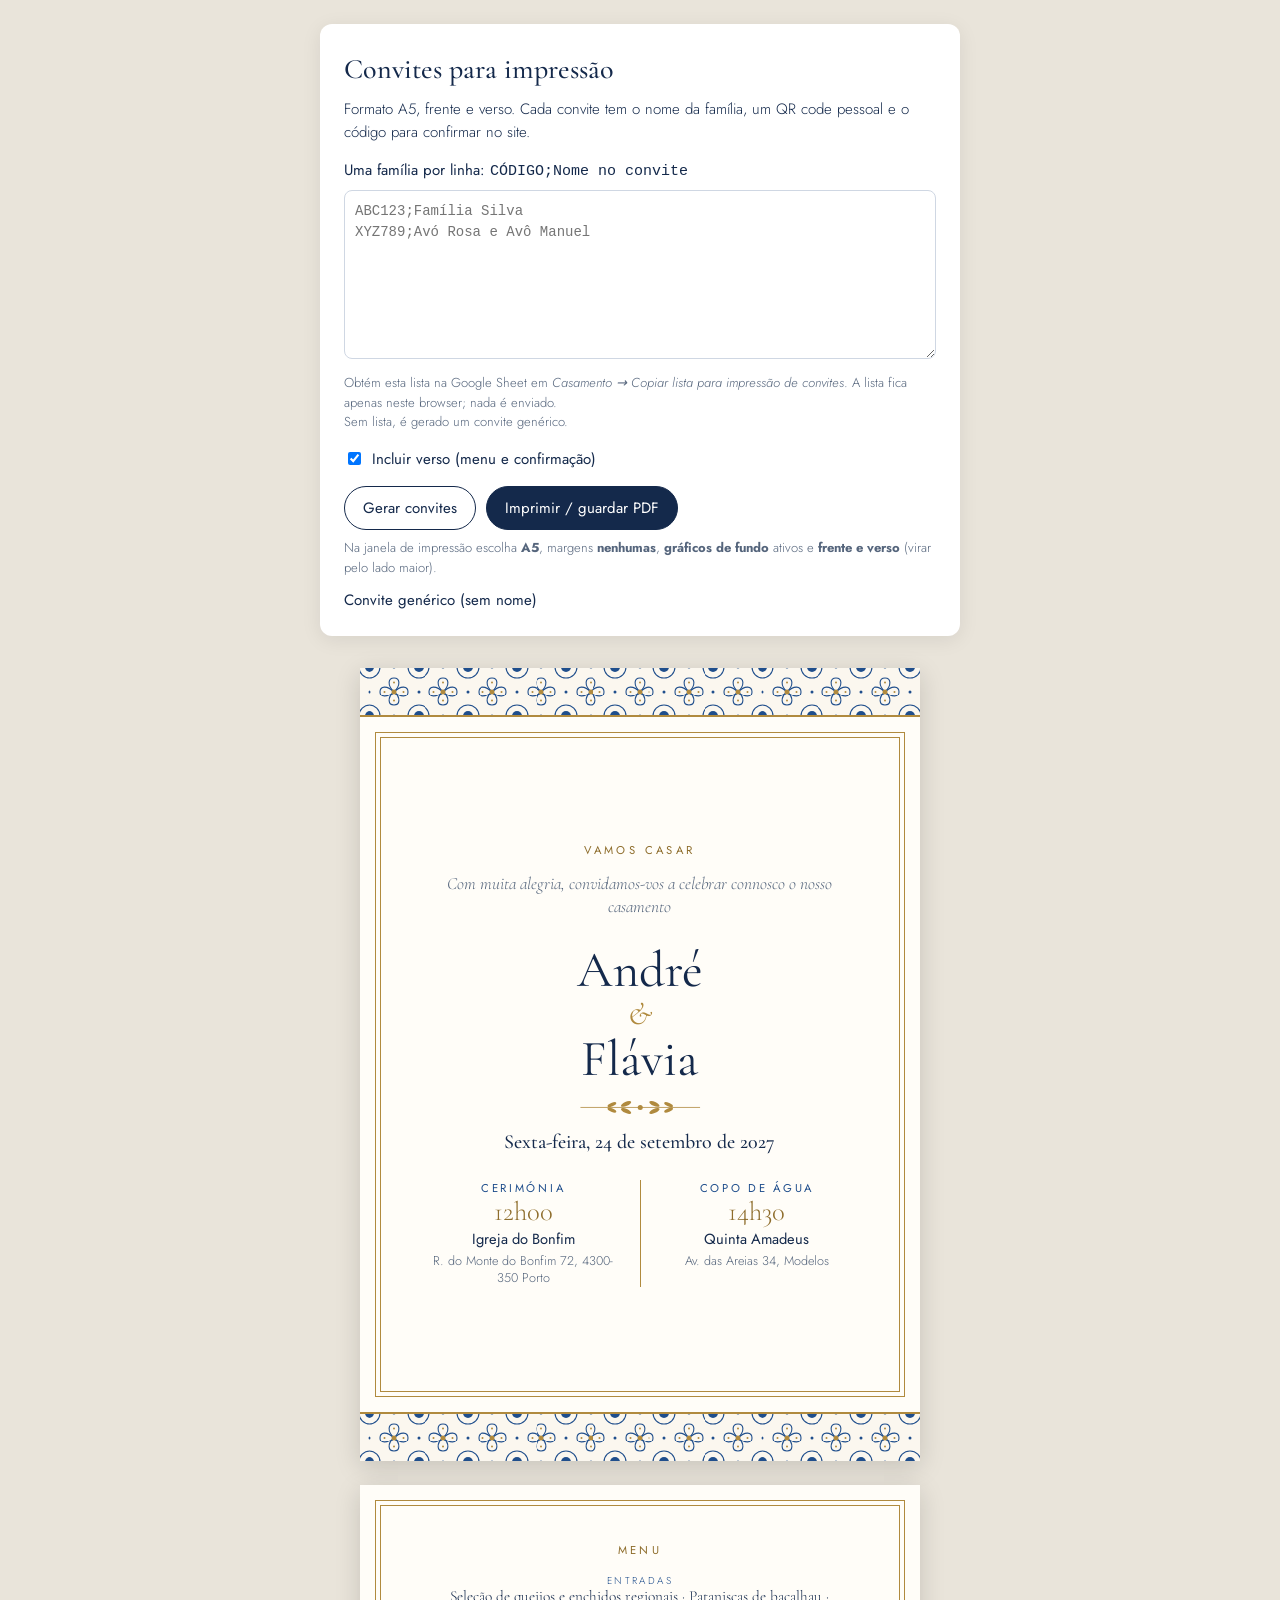
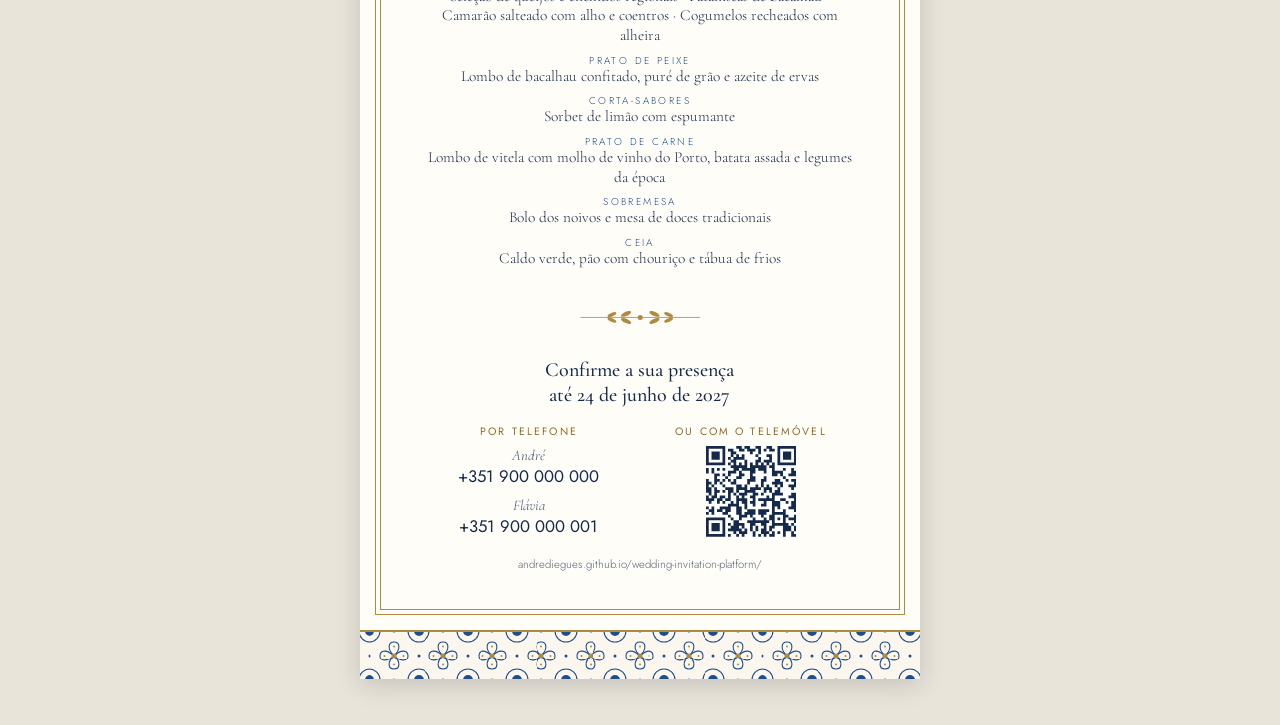
==== site/invite.html @ 33ad5f26 "Initial wedding site, RSVP backend and printable invites - Guest website (PT) with event details, me" ====
<!doctype html>
<html lang="pt-PT">
<head>
  <meta charset="utf-8">
  <meta name="viewport" content="width=device-width, initial-scale=1">
  <title>Convites para impressão</title>
  <meta name="robots" content="noindex">
  <link rel="icon" href="assets/azulejo.svg" type="image/svg+xml">
  <link rel="preconnect" href="https://fonts.googleapis.com">
  <link rel="preconnect" href="https://fonts.gstatic.com" crossorigin>
  <link href="https://fonts.googleapis.com/css2?family=Cormorant+Garamond:ital,wght@0,400;0,500;0,600;1,400;1,500&family=Jost:wght@300;400;500&display=swap" rel="stylesheet">
  <link rel="stylesheet" href="invite.css">
  <script src="config.js"></script>
  <script type="module" src="invite.js"></script>
</head>
<body>
  <aside class="panel" aria-label="Opções de impressão">
    <h1>Convites para impressão</h1>
    <p>Formato A5, frente e verso. Cada convite tem o nome da família, um QR code pessoal e o código para confirmar no site.</p>
    <label for="households">Uma família por linha: <code>CÓDIGO;Nome no convite</code></label>
    <textarea id="households" rows="7" spellcheck="false" placeholder="ABC123;Família Silva&#10;XYZ789;Avó Rosa e Avô Manuel"></textarea>
    <p class="panel__hint">Obtém esta lista na Google Sheet em <em>Casamento → Copiar lista para impressão de convites</em>. A lista fica apenas neste browser; nada é enviado.<br>Sem lista, é gerado um convite genérico.</p>
    <label class="panel__check"><input type="checkbox" id="with-back" checked> Incluir verso (menu e confirmação)</label>
    <div class="panel__actions">
      <button type="button" id="generate">Gerar convites</button>
      <button type="button" id="print" class="primary">Imprimir / guardar PDF</button>
    </div>
    <p class="panel__hint">Na janela de impressão escolha <strong>A5</strong>, margens <strong>nenhumas</strong>, <strong>gráficos de fundo</strong> ativos e <strong>frente e verso</strong> (virar pelo lado maior).</p>
    <p class="panel__count" id="count"></p>
  </aside>

  <main id="sheets" class="sheets"></main>
</body>
</html>
---- site/invite.css ----
:root {
  --ink: #14294b;
  --blue: #1f4e8c;
  --gold: #b08a3e;
  --gold-deep: #8e6d2c;
  --paper: #fffdf8;
  --muted: #55657c;
  --serif: "Cormorant Garamond", "Times New Roman", serif;
  --sans: "Jost", system-ui, -apple-system, "Segoe UI", sans-serif;
}

* { box-sizing: border-box; }
body {
  margin: 0; background: #e9e4da; color: var(--ink);
  font-family: var(--sans); font-weight: 300;
  -webkit-print-color-adjust: exact; print-color-adjust: exact;
}
p { margin: 0; }

/* ------------------------------------------------------------------ control panel (screen only) */
.panel {
  max-width: 640px; margin: 24px auto; padding: 24px; background: #fff;
  border-radius: 12px; box-shadow: 0 4px 20px rgba(0,0,0,.08); font-size: 15px; line-height: 1.5;
}
.panel h1 { font-family: var(--serif); font-weight: 500; font-size: 28px; margin: 0 0 8px; }
.panel label { display: block; margin: 16px 0 6px; font-weight: 400; }
.panel textarea {
  width: 100%; font: 14px/1.5 ui-monospace, Menlo, monospace; padding: 10px;
  border: 1px solid #cfd7e3; border-radius: 8px;
}
.panel__hint { color: var(--muted); font-size: 13px; margin-top: 8px; }
.panel__check { display: flex !important; gap: 8px; align-items: center; }
.panel__actions { display: flex; flex-wrap: wrap; gap: 10px; margin-top: 16px; }
.panel button {
  font: 400 15px var(--sans); padding: 10px 18px; border-radius: 999px; cursor: pointer;
  border: 1px solid var(--ink); background: #fff; color: var(--ink);
}
.panel button.primary { background: var(--ink); color: #fff; }
.panel__count { margin-top: 12px; font-weight: 400; }

.sheets { display: flex; flex-direction: column; align-items: center; gap: 24px; padding: 8px 16px 48px; }

/* ------------------------------------------------------------------ A5 sheet */
.sheet {
  width: 148mm; height: 210mm; flex: none;
  background: var(--paper);
  position: relative; overflow: hidden;
  display: flex; flex-direction: column;
  box-shadow: 0 6px 24px rgba(0,0,0,.15);
}
.band {
  height: 13mm; flex: none;
  background: url("assets/azulejo.svg") repeat-x center / 13mm 13mm;
  border-bottom: .6mm solid var(--gold);
}
.band--bottom { border-bottom: 0; border-top: .6mm solid var(--gold); }

.sheet__body {
  flex: 1; display: flex; flex-direction: column; align-items: center; justify-content: center;
  text-align: center; padding: 6mm 13mm;
  margin: 4mm; border: .25mm solid var(--gold); outline: .25mm solid var(--gold); outline-offset: -1.6mm;
}

.kicker {
  font-size: 8.5pt; letter-spacing: .3em; text-transform: uppercase; color: var(--gold-deep); font-weight: 400;
  margin-bottom: 4mm;
}
.sprig-wrap { color: var(--gold); margin: 3.5mm 0; }
.sprig { width: 34mm; height: 5mm; display: block; }

/* front */
.intro { font-family: var(--serif); font-style: italic; font-size: 13pt; color: var(--muted); line-height: 1.3; }
.guest { font-family: var(--serif); font-size: 19pt; font-weight: 500; color: var(--blue); margin: 1.5mm 0; line-height: 1.15; }
.names {
  font-family: var(--serif); font-weight: 400; font-size: 38pt; line-height: 1; margin: 7mm 0 0; color: var(--ink);
}
.names .amp { display: block; font-style: italic; color: var(--gold); font-size: 24pt; line-height: 1.2; }
.date { font-family: var(--serif); font-size: 15pt; font-weight: 500; }

.events { display: grid; grid-template-columns: 1fr auto 1fr; gap: 5mm; margin-top: 7mm; width: 100%; }
.events__rule { width: .25mm; background: var(--gold); }
.ev__title { font-size: 8.5pt; letter-spacing: .24em; text-transform: uppercase; color: var(--blue); font-weight: 400; }
.ev__time { font-family: var(--serif); font-size: 20pt; color: var(--gold-deep); line-height: 1.2; }
.ev__venue { font-size: 11pt; font-weight: 400; }
.ev__address { font-size: 9.5pt; color: var(--muted); line-height: 1.35; margin-top: .8mm; }

/* back */
.sheet--back .sheet__body { justify-content: space-evenly; }
.menu .course { font-family: var(--serif); font-size: 11.5pt; line-height: 1.3; margin-bottom: 2mm; }
.menu .course span {
  display: block; font-family: var(--sans); font-size: 7.5pt; letter-spacing: .24em; text-transform: uppercase; color: var(--blue);
}
.rsvp { width: 100%; }
.rsvp__title { font-family: var(--serif); font-size: 15pt; font-weight: 500; line-height: 1.25; margin-bottom: 4mm; }
.rsvp__grid { display: grid; grid-template-columns: 1fr 1fr; gap: 4mm; align-items: start; }
.rsvp__how { font-size: 8pt; letter-spacing: .2em; text-transform: uppercase; color: var(--gold-deep); margin-bottom: 2mm; font-weight: 400; }
.phone { font-size: 12.5pt; font-weight: 400; margin-bottom: 2mm; }
.phone span { display: block; font-family: var(--serif); font-style: italic; font-size: 11pt; font-weight: 400; color: var(--muted); }
.qr { width: 24mm; height: 24mm; margin: 0 auto; }
.qr svg { width: 100%; height: 100%; display: block; }
.qr svg path, .qr svg rect[fill="black"] { fill: var(--ink); }
.code { font-size: 10pt; margin-top: 2mm; }
.code strong { font-weight: 500; letter-spacing: .15em; }
.site { font-size: 8.5pt; color: var(--muted); margin-top: 3mm; }

/* ------------------------------------------------------------------ print */
@page { size: A5 portrait; margin: 0; }
@media print {
  body { background: none; }
  .panel { display: none; }
  .sheets { display: block; padding: 0; }
  .sheet { box-shadow: none; break-after: page; page-break-after: always; }
  .sheet:last-child { break-after: auto; page-break-after: auto; }
}
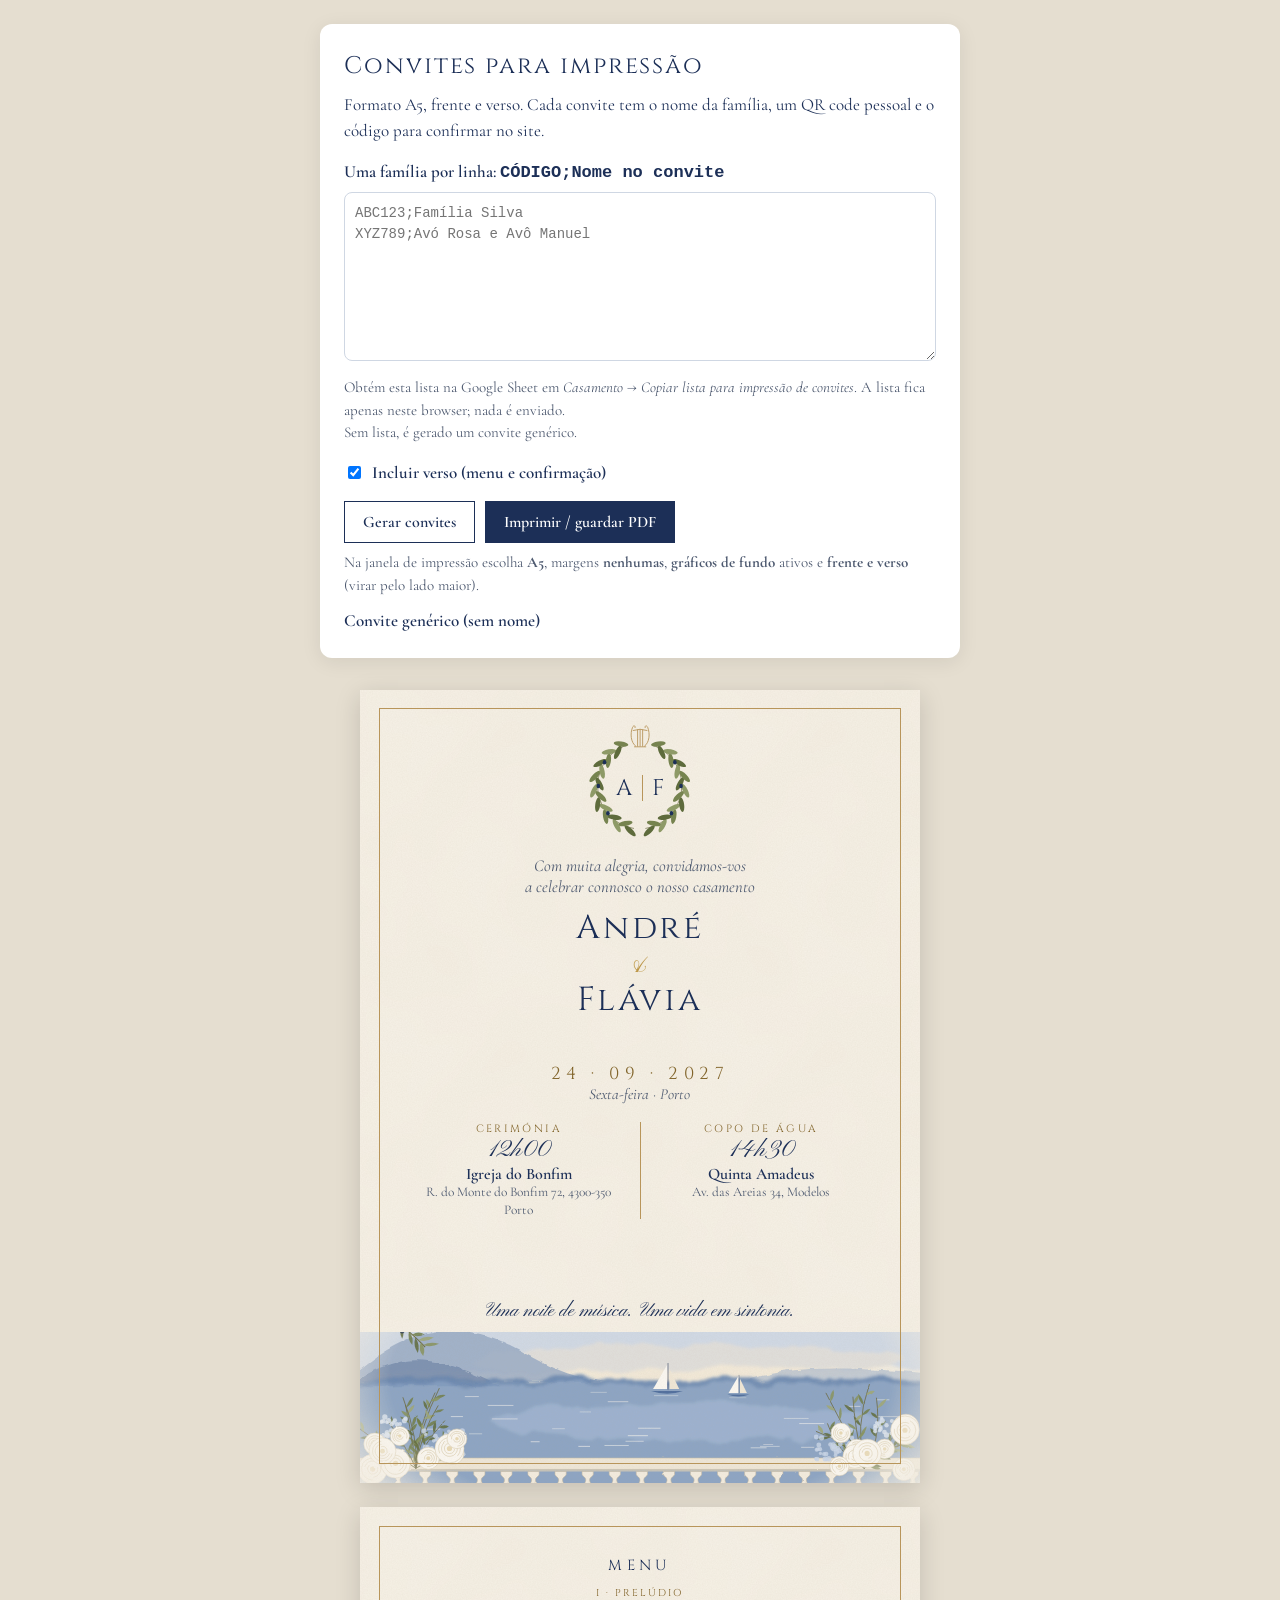
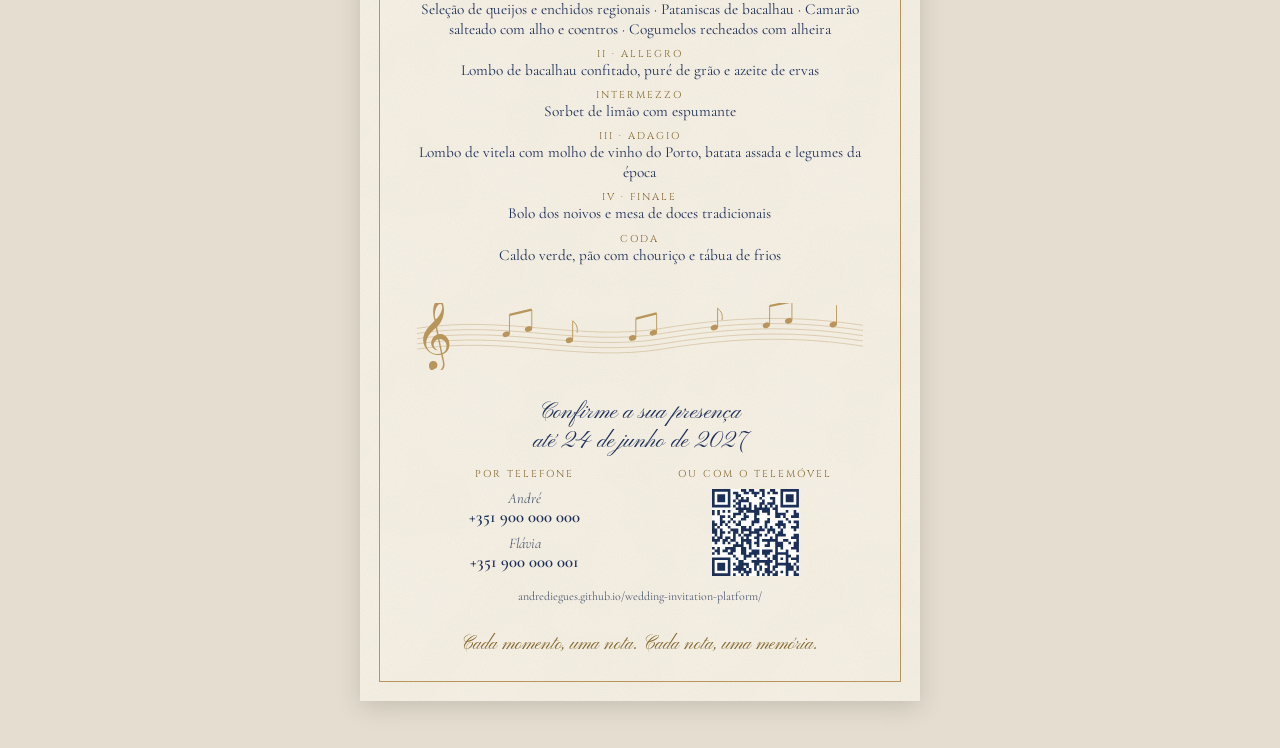
==== commit 518f0f7d: "Redesign site and invites with the musical Mediterranean theme - Palette, typography and paper textu" ====
--- a/site/invite.html
+++ b/site/invite.html
@@ -5,10 +5,11 @@
   <meta name="viewport" content="width=device-width, initial-scale=1">
   <title>Convites para impressão</title>
   <meta name="robots" content="noindex">
-  <link rel="icon" href="assets/azulejo.svg" type="image/svg+xml">
+  <link rel="icon" href="assets/favicon.svg" type="image/svg+xml">
   <link rel="preconnect" href="https://fonts.googleapis.com">
   <link rel="preconnect" href="https://fonts.gstatic.com" crossorigin>
-  <link href="https://fonts.googleapis.com/css2?family=Cormorant+Garamond:ital,wght@0,400;0,500;0,600;1,400;1,500&family=Jost:wght@300;400;500&display=swap" rel="stylesheet">
+  <link href="https://fonts.googleapis.com/css2?family=Cinzel:wght@400;500;600&family=Cormorant+Garamond:ital,wght@0,400;0,500;0,600;1,400;1,500&family=Pinyon+Script&display=swap" rel="stylesheet">
+  <link href="https://fonts.googleapis.com/css2?family=Noto+Music&text=%F0%9D%84%9E&display=swap" rel="stylesheet">
   <link rel="stylesheet" href="invite.css">
   <script src="config.js"></script>
   <script type="module" src="invite.js"></script>
--- a/site/invite.css
+++ b/site/invite.css
@@ -1,18 +1,20 @@
 :root {
-  --ink: #14294b;
-  --blue: #1f4e8c;
-  --gold: #b08a3e;
-  --gold-deep: #8e6d2c;
-  --paper: #fffdf8;
-  --muted: #55657c;
+  --ivory: #f7f2e8;
+  --navy: #1c2f57;
+  --gold: #d4b97a;
+  --gold-mid: #b8955a;
+  --gold-text: #82652b;
+  --muted: #4e5a70;
+  --display: "Cinzel", "Trajan Pro", "Times New Roman", serif;
   --serif: "Cormorant Garamond", "Times New Roman", serif;
-  --sans: "Jost", system-ui, -apple-system, "Segoe UI", sans-serif;
+  --script: "Pinyon Script", cursive;
+  --foil: linear-gradient(115deg, #9a7631 0%, #e9d49b 30%, #b8913f 52%, #f3e3b3 68%, #9a7631 100%);
 }
 
 * { box-sizing: border-box; }
 body {
-  margin: 0; background: #e9e4da; color: var(--ink);
-  font-family: var(--sans); font-weight: 300;
+  margin: 0; background: #e5ded0; color: var(--navy);
+  font-family: var(--serif); font-weight: 400;
   -webkit-print-color-adjust: exact; print-color-adjust: exact;
 }
 p { margin: 0; }
@@ -20,88 +22,95 @@
 /* ------------------------------------------------------------------ control panel (screen only) */
 .panel {
   max-width: 640px; margin: 24px auto; padding: 24px; background: #fff;
-  border-radius: 12px; box-shadow: 0 4px 20px rgba(0,0,0,.08); font-size: 15px; line-height: 1.5;
+  border-radius: 12px; box-shadow: 0 4px 20px rgba(0,0,0,.08); font-size: 17px; line-height: 1.5;
 }
-.panel h1 { font-family: var(--serif); font-weight: 500; font-size: 28px; margin: 0 0 8px; }
-.panel label { display: block; margin: 16px 0 6px; font-weight: 400; }
+.panel h1 { font-family: var(--display); font-weight: 400; font-size: 24px; letter-spacing: .08em; margin: 0 0 8px; }
+.panel label { display: block; margin: 16px 0 6px; font-weight: 600; }
 .panel textarea {
   width: 100%; font: 14px/1.5 ui-monospace, Menlo, monospace; padding: 10px;
   border: 1px solid #cfd7e3; border-radius: 8px;
 }
-.panel__hint { color: var(--muted); font-size: 13px; margin-top: 8px; }
+.panel__hint { color: var(--muted); font-size: 15px; margin-top: 8px; }
 .panel__check { display: flex !important; gap: 8px; align-items: center; }
 .panel__actions { display: flex; flex-wrap: wrap; gap: 10px; margin-top: 16px; }
 .panel button {
-  font: 400 15px var(--sans); padding: 10px 18px; border-radius: 999px; cursor: pointer;
-  border: 1px solid var(--ink); background: #fff; color: var(--ink);
+  font: 600 16px var(--serif); padding: 10px 18px; cursor: pointer;
+  border: 1px solid var(--navy); background: #fff; color: var(--navy);
 }
-.panel button.primary { background: var(--ink); color: #fff; }
-.panel__count { margin-top: 12px; font-weight: 400; }
+.panel button.primary { background: var(--navy); color: #fff; }
+.panel__count { margin-top: 12px; font-weight: 600; }
 
 .sheets { display: flex; flex-direction: column; align-items: center; gap: 24px; padding: 8px 16px 48px; }
 
 /* ------------------------------------------------------------------ A5 sheet */
 .sheet {
-  width: 148mm; height: 210mm; flex: none;
-  background: var(--paper);
-  position: relative; overflow: hidden;
+  width: 148mm; height: 210mm; flex: none; position: relative; overflow: hidden;
+  background: var(--ivory) url("assets/paper.svg") repeat;
   display: flex; flex-direction: column;
   box-shadow: 0 6px 24px rgba(0,0,0,.15);
 }
-.band {
-  height: 13mm; flex: none;
-  background: url("assets/azulejo.svg") repeat-x center / 13mm 13mm;
-  border-bottom: .6mm solid var(--gold);
+.sheet::before {
+  content: ""; position: absolute; inset: 5mm; border: .25mm solid var(--gold-mid); pointer-events: none; z-index: 1;
 }
-.band--bottom { border-bottom: 0; border-top: .6mm solid var(--gold); }
-
 .sheet__body {
-  flex: 1; display: flex; flex-direction: column; align-items: center; justify-content: center;
-  text-align: center; padding: 6mm 13mm;
-  margin: 4mm; border: .25mm solid var(--gold); outline: .25mm solid var(--gold); outline-offset: -1.6mm;
+  position: relative; z-index: 2; flex: 1; display: flex; flex-direction: column; align-items: center;
+  text-align: center; padding: 12mm 14mm 0;
 }
 
-.kicker {
-  font-size: 8.5pt; letter-spacing: .3em; text-transform: uppercase; color: var(--gold-deep); font-weight: 400;
-  margin-bottom: 4mm;
+/* monogram (shared markup) */
+.mono { position: relative; width: 30mm; height: 30mm; margin-bottom: 4mm; }
+.mono__wreath { position: absolute; inset: 0; width: 100%; height: 100%; }
+.mono__lyre { position: absolute; left: 50%; top: -1.6mm; width: 8mm; margin-left: -4mm; color: var(--gold-mid); }
+.mono__lyre-icon { display: block; width: 8mm; height: 8mm; }
+.mono__letters {
+  position: absolute; inset: 0; display: flex; align-items: center; justify-content: center; gap: 2.4mm;
+  font-family: var(--display); font-size: 17pt; padding-top: 2mm;
 }
-.sprig-wrap { color: var(--gold); margin: 3.5mm 0; }
-.sprig { width: 34mm; height: 5mm; display: block; }
+.mono__letters i { width: .25mm; height: 7mm; background: var(--gold-mid); }
 
-/* front */
-.intro { font-family: var(--serif); font-style: italic; font-size: 13pt; color: var(--muted); line-height: 1.3; }
-.guest { font-family: var(--serif); font-size: 19pt; font-weight: 500; color: var(--blue); margin: 1.5mm 0; line-height: 1.15; }
-.names {
-  font-family: var(--serif); font-weight: 400; font-size: 38pt; line-height: 1; margin: 7mm 0 0; color: var(--ink);
+.intro { font-style: italic; font-size: 12.5pt; color: var(--muted); line-height: 1.3; }
+.guest { font-family: var(--script); font-size: 24pt; line-height: 1.25; margin: .5mm 0; }
+.names { font-family: var(--display); font-weight: 400; font-size: 25pt; letter-spacing: .08em; line-height: 1.1; margin-top: 3mm; }
+.names span {
+  display: block; font-family: var(--script); font-size: 24pt; letter-spacing: 0; line-height: 1.1;
+  background: var(--foil); -webkit-background-clip: text; background-clip: text; color: transparent;
 }
-.names .amp { display: block; font-style: italic; color: var(--gold); font-size: 24pt; line-height: 1.2; }
-.date { font-family: var(--serif); font-size: 15pt; font-weight: 500; }
+.date { font-family: var(--display); font-size: 13pt; letter-spacing: .32em; color: var(--gold-text); margin-top: 4mm; }
+.weekday { font-style: italic; font-size: 11.5pt; color: var(--muted); }
 
-.events { display: grid; grid-template-columns: 1fr auto 1fr; gap: 5mm; margin-top: 7mm; width: 100%; }
-.events__rule { width: .25mm; background: var(--gold); }
-.ev__title { font-size: 8.5pt; letter-spacing: .24em; text-transform: uppercase; color: var(--blue); font-weight: 400; }
-.ev__time { font-family: var(--serif); font-size: 20pt; color: var(--gold-deep); line-height: 1.2; }
-.ev__venue { font-size: 11pt; font-weight: 400; }
-.ev__address { font-size: 9.5pt; color: var(--muted); line-height: 1.35; margin-top: .8mm; }
+.events { display: grid; grid-template-columns: 1fr auto 1fr; gap: 4mm; margin-top: 5mm; width: 100%; }
+.events__rule { width: .25mm; background: var(--gold-mid); }
+.ev__title { font-family: var(--display); font-size: 8pt; letter-spacing: .22em; text-transform: uppercase; color: var(--gold-text); }
+.ev__time { font-family: var(--script); font-size: 18pt; line-height: 1.2; }
+.ev__venue { font-size: 12pt; font-weight: 600; }
+.ev__address { font-size: 10pt; color: var(--muted); line-height: 1.3; }
+.tagline { font-family: var(--script); font-size: 15pt; margin-top: auto; padding-top: 3mm; }
+
+.art { position: absolute; left: 0; right: 0; bottom: 0; width: 100%; height: 40mm; object-fit: cover; object-position: center 72%; z-index: 0; }
+.sheet--front .sheet__body { padding-top: 10mm; padding-bottom: 42mm; }
 
 /* back */
-.sheet--back .sheet__body { justify-content: space-evenly; }
-.menu .course { font-family: var(--serif); font-size: 11.5pt; line-height: 1.3; margin-bottom: 2mm; }
+.sheet--back .sheet__body { justify-content: space-between; padding: 13mm 15mm 12mm; }
+.kicker { font-family: var(--display); font-size: 11pt; letter-spacing: .3em; text-transform: uppercase; margin-bottom: 3mm; }
+.menu .course { font-size: 11.5pt; line-height: 1.3; margin-bottom: 2.2mm; }
 .menu .course span {
-  display: block; font-family: var(--sans); font-size: 7.5pt; letter-spacing: .24em; text-transform: uppercase; color: var(--blue);
+  display: block; font-family: var(--display); font-size: 7.5pt; letter-spacing: .2em; text-transform: uppercase; color: var(--gold-text);
 }
+.staff-wrap { width: 100%; color: var(--gold-mid); }
+.staff { display: block; width: 100%; height: auto; }
 .rsvp { width: 100%; }
-.rsvp__title { font-family: var(--serif); font-size: 15pt; font-weight: 500; line-height: 1.25; margin-bottom: 4mm; }
+.rsvp__title { font-family: var(--script); font-size: 17pt; line-height: 1.25; margin-bottom: 3mm; }
 .rsvp__grid { display: grid; grid-template-columns: 1fr 1fr; gap: 4mm; align-items: start; }
-.rsvp__how { font-size: 8pt; letter-spacing: .2em; text-transform: uppercase; color: var(--gold-deep); margin-bottom: 2mm; font-weight: 400; }
-.phone { font-size: 12.5pt; font-weight: 400; margin-bottom: 2mm; }
-.phone span { display: block; font-family: var(--serif); font-style: italic; font-size: 11pt; font-weight: 400; color: var(--muted); }
-.qr { width: 24mm; height: 24mm; margin: 0 auto; }
+.rsvp__how { font-family: var(--display); font-size: 7.5pt; letter-spacing: .2em; text-transform: uppercase; color: var(--gold-text); margin-bottom: 2mm; }
+.phone { font-size: 12.5pt; font-weight: 600; margin-bottom: 2mm; }
+.phone span { display: block; font-style: italic; font-weight: 400; font-size: 11pt; color: var(--muted); }
+.qr { width: 23mm; height: 23mm; margin: 0 auto; }
 .qr svg { width: 100%; height: 100%; display: block; }
-.qr svg path, .qr svg rect[fill="black"] { fill: var(--ink); }
-.code { font-size: 10pt; margin-top: 2mm; }
-.code strong { font-weight: 500; letter-spacing: .15em; }
-.site { font-size: 8.5pt; color: var(--muted); margin-top: 3mm; }
+.qr svg path, .qr svg rect[fill="black"] { fill: var(--navy); }
+.code { font-size: 10.5pt; margin-top: 1.5mm; }
+.code strong { font-family: var(--display); font-weight: 400; letter-spacing: .15em; }
+.site { font-size: 9pt; color: var(--muted); margin-top: 2.5mm; }
+.motto { font-family: var(--script); font-size: 14pt; color: var(--gold-text); }
 
 /* ------------------------------------------------------------------ print */
 @page { size: A5 portrait; margin: 0; }
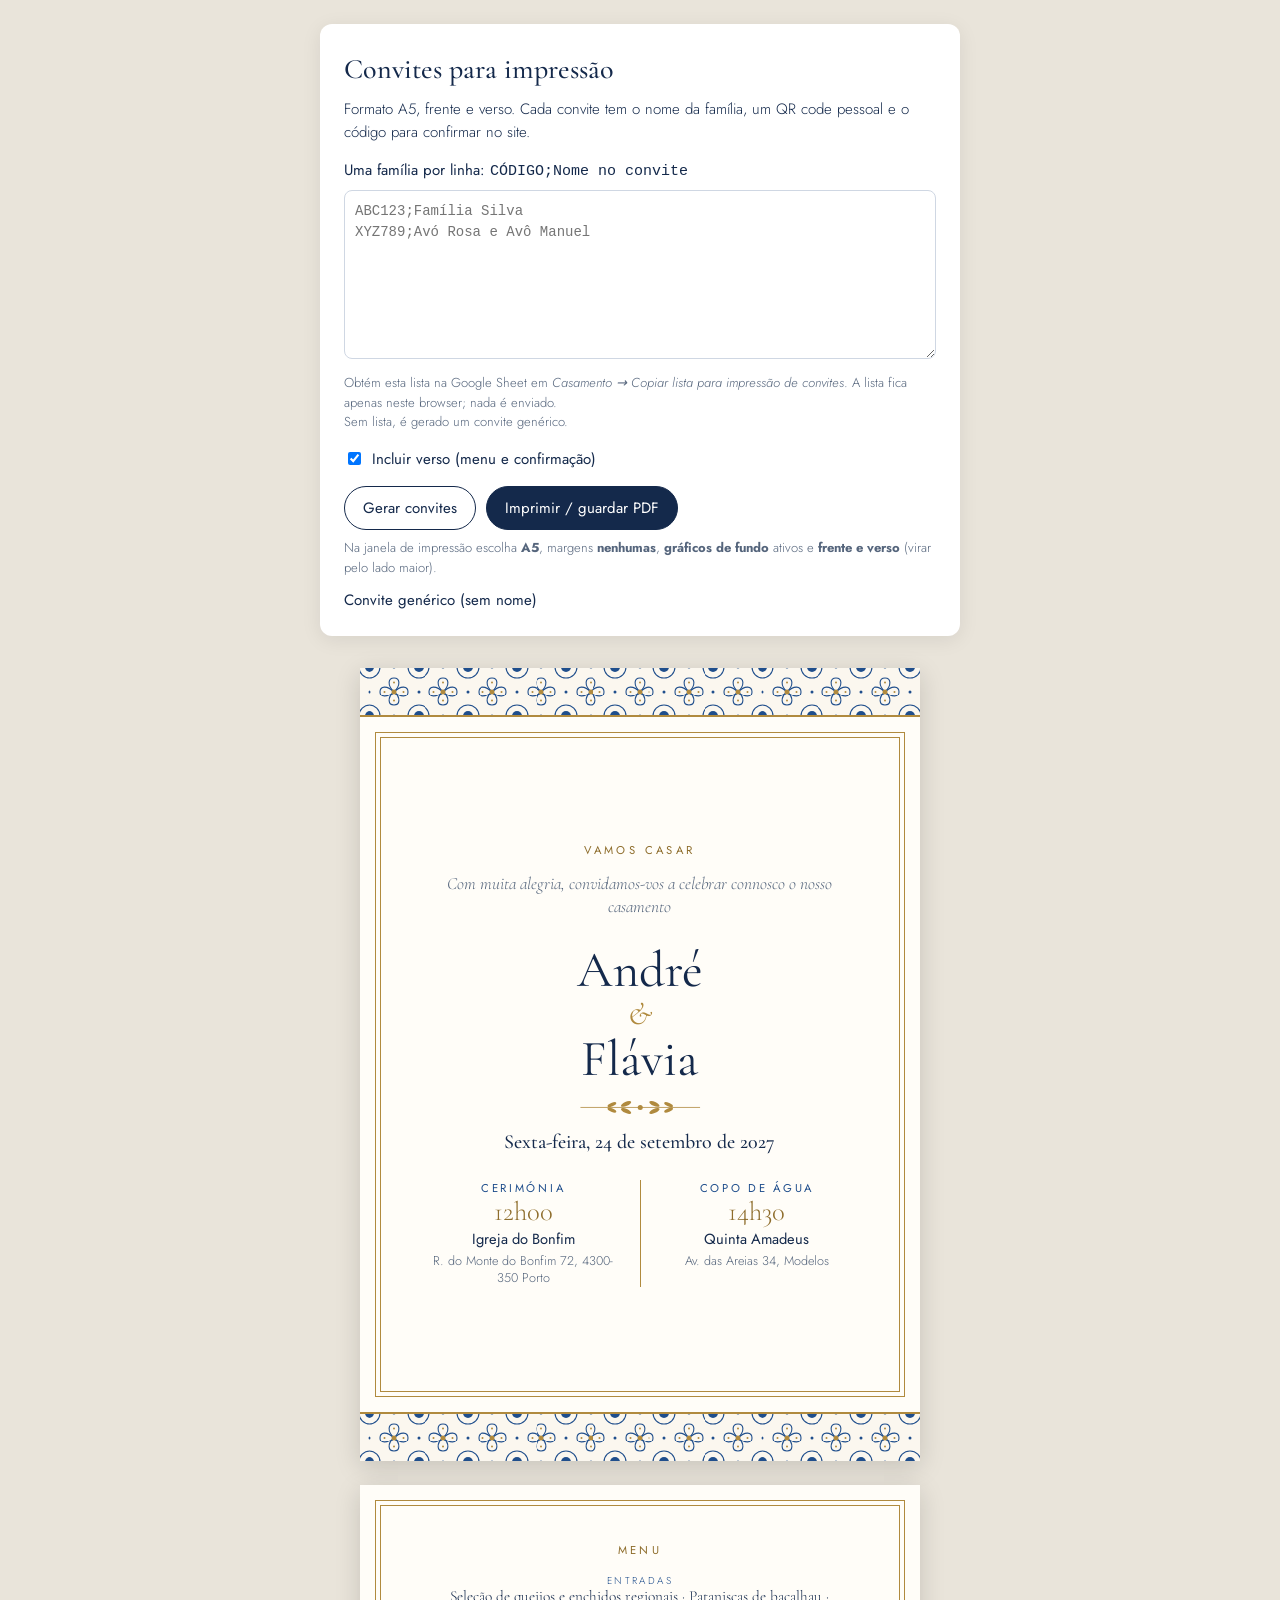
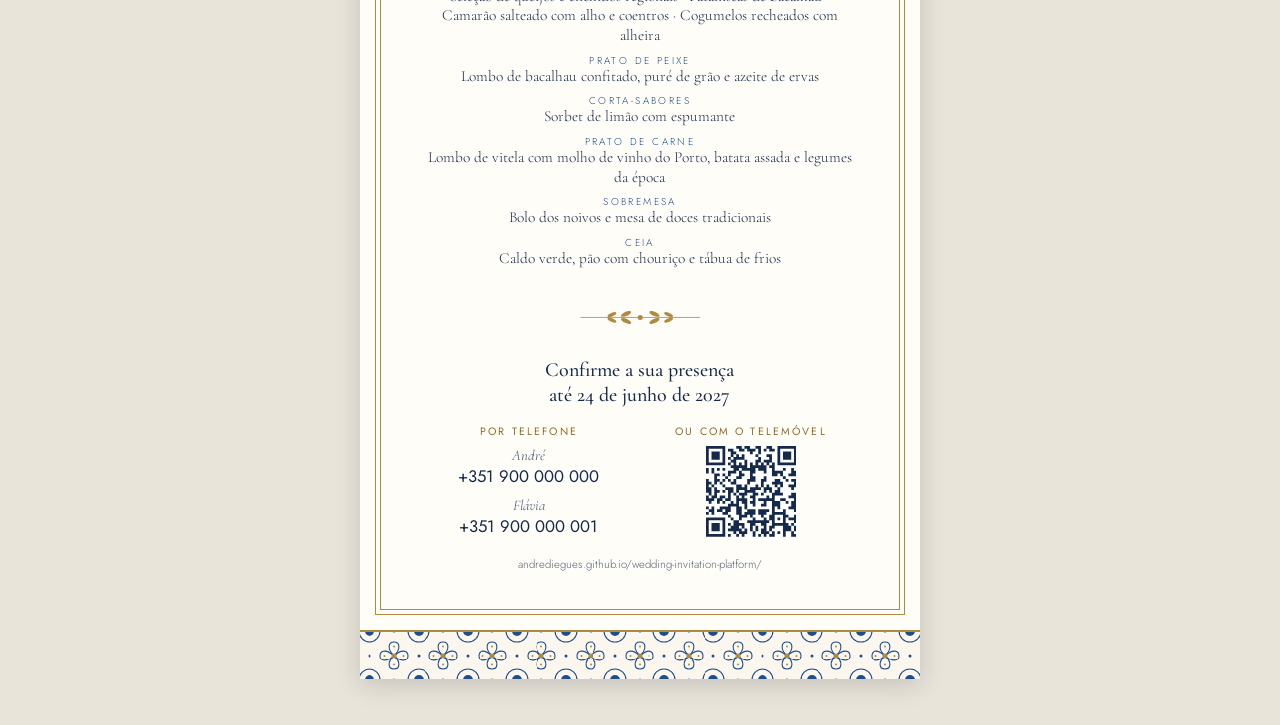
==== commit b7898f1a: "Revert the site to the first design Restores site/ and README to the original azulejo design (commit" ====
--- a/site/invite.html
+++ b/site/invite.html
@@ -5,11 +5,10 @@
   <meta name="viewport" content="width=device-width, initial-scale=1">
   <title>Convites para impressão</title>
   <meta name="robots" content="noindex">
-  <link rel="icon" href="assets/favicon.svg" type="image/svg+xml">
+  <link rel="icon" href="assets/azulejo.svg" type="image/svg+xml">
   <link rel="preconnect" href="https://fonts.googleapis.com">
   <link rel="preconnect" href="https://fonts.gstatic.com" crossorigin>
-  <link href="https://fonts.googleapis.com/css2?family=Cinzel:wght@400;500;600&family=Cormorant+Garamond:ital,wght@0,400;0,500;0,600;1,400;1,500&family=Pinyon+Script&display=swap" rel="stylesheet">
-  <link href="https://fonts.googleapis.com/css2?family=Noto+Music&text=%F0%9D%84%9E&display=swap" rel="stylesheet">
+  <link href="https://fonts.googleapis.com/css2?family=Cormorant+Garamond:ital,wght@0,400;0,500;0,600;1,400;1,500&family=Jost:wght@300;400;500&display=swap" rel="stylesheet">
   <link rel="stylesheet" href="invite.css">
   <script src="config.js"></script>
   <script type="module" src="invite.js"></script>
--- a/site/invite.css
+++ b/site/invite.css
@@ -1,20 +1,18 @@
 :root {
-  --ivory: #f7f2e8;
-  --navy: #1c2f57;
-  --gold: #d4b97a;
-  --gold-mid: #b8955a;
-  --gold-text: #82652b;
-  --muted: #4e5a70;
-  --display: "Cinzel", "Trajan Pro", "Times New Roman", serif;
+  --ink: #14294b;
+  --blue: #1f4e8c;
+  --gold: #b08a3e;
+  --gold-deep: #8e6d2c;
+  --paper: #fffdf8;
+  --muted: #55657c;
   --serif: "Cormorant Garamond", "Times New Roman", serif;
-  --script: "Pinyon Script", cursive;
-  --foil: linear-gradient(115deg, #9a7631 0%, #e9d49b 30%, #b8913f 52%, #f3e3b3 68%, #9a7631 100%);
+  --sans: "Jost", system-ui, -apple-system, "Segoe UI", sans-serif;
 }
 
 * { box-sizing: border-box; }
 body {
-  margin: 0; background: #e5ded0; color: var(--navy);
-  font-family: var(--serif); font-weight: 400;
+  margin: 0; background: #e9e4da; color: var(--ink);
+  font-family: var(--sans); font-weight: 300;
   -webkit-print-color-adjust: exact; print-color-adjust: exact;
 }
 p { margin: 0; }
@@ -22,95 +20,88 @@
 /* ------------------------------------------------------------------ control panel (screen only) */
 .panel {
   max-width: 640px; margin: 24px auto; padding: 24px; background: #fff;
-  border-radius: 12px; box-shadow: 0 4px 20px rgba(0,0,0,.08); font-size: 17px; line-height: 1.5;
+  border-radius: 12px; box-shadow: 0 4px 20px rgba(0,0,0,.08); font-size: 15px; line-height: 1.5;
 }
-.panel h1 { font-family: var(--display); font-weight: 400; font-size: 24px; letter-spacing: .08em; margin: 0 0 8px; }
-.panel label { display: block; margin: 16px 0 6px; font-weight: 600; }
+.panel h1 { font-family: var(--serif); font-weight: 500; font-size: 28px; margin: 0 0 8px; }
+.panel label { display: block; margin: 16px 0 6px; font-weight: 400; }
 .panel textarea {
   width: 100%; font: 14px/1.5 ui-monospace, Menlo, monospace; padding: 10px;
   border: 1px solid #cfd7e3; border-radius: 8px;
 }
-.panel__hint { color: var(--muted); font-size: 15px; margin-top: 8px; }
+.panel__hint { color: var(--muted); font-size: 13px; margin-top: 8px; }
 .panel__check { display: flex !important; gap: 8px; align-items: center; }
 .panel__actions { display: flex; flex-wrap: wrap; gap: 10px; margin-top: 16px; }
 .panel button {
-  font: 600 16px var(--serif); padding: 10px 18px; cursor: pointer;
-  border: 1px solid var(--navy); background: #fff; color: var(--navy);
+  font: 400 15px var(--sans); padding: 10px 18px; border-radius: 999px; cursor: pointer;
+  border: 1px solid var(--ink); background: #fff; color: var(--ink);
 }
-.panel button.primary { background: var(--navy); color: #fff; }
-.panel__count { margin-top: 12px; font-weight: 600; }
+.panel button.primary { background: var(--ink); color: #fff; }
+.panel__count { margin-top: 12px; font-weight: 400; }
 
 .sheets { display: flex; flex-direction: column; align-items: center; gap: 24px; padding: 8px 16px 48px; }
 
 /* ------------------------------------------------------------------ A5 sheet */
 .sheet {
-  width: 148mm; height: 210mm; flex: none; position: relative; overflow: hidden;
-  background: var(--ivory) url("assets/paper.svg") repeat;
+  width: 148mm; height: 210mm; flex: none;
+  background: var(--paper);
+  position: relative; overflow: hidden;
   display: flex; flex-direction: column;
   box-shadow: 0 6px 24px rgba(0,0,0,.15);
 }
-.sheet::before {
-  content: ""; position: absolute; inset: 5mm; border: .25mm solid var(--gold-mid); pointer-events: none; z-index: 1;
+.band {
+  height: 13mm; flex: none;
+  background: url("assets/azulejo.svg") repeat-x center / 13mm 13mm;
+  border-bottom: .6mm solid var(--gold);
 }
+.band--bottom { border-bottom: 0; border-top: .6mm solid var(--gold); }
+
 .sheet__body {
-  position: relative; z-index: 2; flex: 1; display: flex; flex-direction: column; align-items: center;
-  text-align: center; padding: 12mm 14mm 0;
+  flex: 1; display: flex; flex-direction: column; align-items: center; justify-content: center;
+  text-align: center; padding: 6mm 13mm;
+  margin: 4mm; border: .25mm solid var(--gold); outline: .25mm solid var(--gold); outline-offset: -1.6mm;
 }
 
-/* monogram (shared markup) */
-.mono { position: relative; width: 30mm; height: 30mm; margin-bottom: 4mm; }
-.mono__wreath { position: absolute; inset: 0; width: 100%; height: 100%; }
-.mono__lyre { position: absolute; left: 50%; top: -1.6mm; width: 8mm; margin-left: -4mm; color: var(--gold-mid); }
-.mono__lyre-icon { display: block; width: 8mm; height: 8mm; }
-.mono__letters {
-  position: absolute; inset: 0; display: flex; align-items: center; justify-content: center; gap: 2.4mm;
-  font-family: var(--display); font-size: 17pt; padding-top: 2mm;
+.kicker {
+  font-size: 8.5pt; letter-spacing: .3em; text-transform: uppercase; color: var(--gold-deep); font-weight: 400;
+  margin-bottom: 4mm;
 }
-.mono__letters i { width: .25mm; height: 7mm; background: var(--gold-mid); }
+.sprig-wrap { color: var(--gold); margin: 3.5mm 0; }
+.sprig { width: 34mm; height: 5mm; display: block; }
 
-.intro { font-style: italic; font-size: 12.5pt; color: var(--muted); line-height: 1.3; }
-.guest { font-family: var(--script); font-size: 24pt; line-height: 1.25; margin: .5mm 0; }
-.names { font-family: var(--display); font-weight: 400; font-size: 25pt; letter-spacing: .08em; line-height: 1.1; margin-top: 3mm; }
-.names span {
-  display: block; font-family: var(--script); font-size: 24pt; letter-spacing: 0; line-height: 1.1;
-  background: var(--foil); -webkit-background-clip: text; background-clip: text; color: transparent;
+/* front */
+.intro { font-family: var(--serif); font-style: italic; font-size: 13pt; color: var(--muted); line-height: 1.3; }
+.guest { font-family: var(--serif); font-size: 19pt; font-weight: 500; color: var(--blue); margin: 1.5mm 0; line-height: 1.15; }
+.names {
+  font-family: var(--serif); font-weight: 400; font-size: 38pt; line-height: 1; margin: 7mm 0 0; color: var(--ink);
 }
-.date { font-family: var(--display); font-size: 13pt; letter-spacing: .32em; color: var(--gold-text); margin-top: 4mm; }
-.weekday { font-style: italic; font-size: 11.5pt; color: var(--muted); }
+.names .amp { display: block; font-style: italic; color: var(--gold); font-size: 24pt; line-height: 1.2; }
+.date { font-family: var(--serif); font-size: 15pt; font-weight: 500; }
 
-.events { display: grid; grid-template-columns: 1fr auto 1fr; gap: 4mm; margin-top: 5mm; width: 100%; }
-.events__rule { width: .25mm; background: var(--gold-mid); }
-.ev__title { font-family: var(--display); font-size: 8pt; letter-spacing: .22em; text-transform: uppercase; color: var(--gold-text); }
-.ev__time { font-family: var(--script); font-size: 18pt; line-height: 1.2; }
-.ev__venue { font-size: 12pt; font-weight: 600; }
-.ev__address { font-size: 10pt; color: var(--muted); line-height: 1.3; }
-.tagline { font-family: var(--script); font-size: 15pt; margin-top: auto; padding-top: 3mm; }
-
-.art { position: absolute; left: 0; right: 0; bottom: 0; width: 100%; height: 40mm; object-fit: cover; object-position: center 72%; z-index: 0; }
-.sheet--front .sheet__body { padding-top: 10mm; padding-bottom: 42mm; }
+.events { display: grid; grid-template-columns: 1fr auto 1fr; gap: 5mm; margin-top: 7mm; width: 100%; }
+.events__rule { width: .25mm; background: var(--gold); }
+.ev__title { font-size: 8.5pt; letter-spacing: .24em; text-transform: uppercase; color: var(--blue); font-weight: 400; }
+.ev__time { font-family: var(--serif); font-size: 20pt; color: var(--gold-deep); line-height: 1.2; }
+.ev__venue { font-size: 11pt; font-weight: 400; }
+.ev__address { font-size: 9.5pt; color: var(--muted); line-height: 1.35; margin-top: .8mm; }
 
 /* back */
-.sheet--back .sheet__body { justify-content: space-between; padding: 13mm 15mm 12mm; }
-.kicker { font-family: var(--display); font-size: 11pt; letter-spacing: .3em; text-transform: uppercase; margin-bottom: 3mm; }
-.menu .course { font-size: 11.5pt; line-height: 1.3; margin-bottom: 2.2mm; }
+.sheet--back .sheet__body { justify-content: space-evenly; }
+.menu .course { font-family: var(--serif); font-size: 11.5pt; line-height: 1.3; margin-bottom: 2mm; }
 .menu .course span {
-  display: block; font-family: var(--display); font-size: 7.5pt; letter-spacing: .2em; text-transform: uppercase; color: var(--gold-text);
+  display: block; font-family: var(--sans); font-size: 7.5pt; letter-spacing: .24em; text-transform: uppercase; color: var(--blue);
 }
-.staff-wrap { width: 100%; color: var(--gold-mid); }
-.staff { display: block; width: 100%; height: auto; }
 .rsvp { width: 100%; }
-.rsvp__title { font-family: var(--script); font-size: 17pt; line-height: 1.25; margin-bottom: 3mm; }
+.rsvp__title { font-family: var(--serif); font-size: 15pt; font-weight: 500; line-height: 1.25; margin-bottom: 4mm; }
 .rsvp__grid { display: grid; grid-template-columns: 1fr 1fr; gap: 4mm; align-items: start; }
-.rsvp__how { font-family: var(--display); font-size: 7.5pt; letter-spacing: .2em; text-transform: uppercase; color: var(--gold-text); margin-bottom: 2mm; }
-.phone { font-size: 12.5pt; font-weight: 600; margin-bottom: 2mm; }
-.phone span { display: block; font-style: italic; font-weight: 400; font-size: 11pt; color: var(--muted); }
-.qr { width: 23mm; height: 23mm; margin: 0 auto; }
+.rsvp__how { font-size: 8pt; letter-spacing: .2em; text-transform: uppercase; color: var(--gold-deep); margin-bottom: 2mm; font-weight: 400; }
+.phone { font-size: 12.5pt; font-weight: 400; margin-bottom: 2mm; }
+.phone span { display: block; font-family: var(--serif); font-style: italic; font-size: 11pt; font-weight: 400; color: var(--muted); }
+.qr { width: 24mm; height: 24mm; margin: 0 auto; }
 .qr svg { width: 100%; height: 100%; display: block; }
-.qr svg path, .qr svg rect[fill="black"] { fill: var(--navy); }
-.code { font-size: 10.5pt; margin-top: 1.5mm; }
-.code strong { font-family: var(--display); font-weight: 400; letter-spacing: .15em; }
-.site { font-size: 9pt; color: var(--muted); margin-top: 2.5mm; }
-.motto { font-family: var(--script); font-size: 14pt; color: var(--gold-text); }
+.qr svg path, .qr svg rect[fill="black"] { fill: var(--ink); }
+.code { font-size: 10pt; margin-top: 2mm; }
+.code strong { font-weight: 500; letter-spacing: .15em; }
+.site { font-size: 8.5pt; color: var(--muted); margin-top: 3mm; }
 
 /* ------------------------------------------------------------------ print */
 @page { size: A5 portrait; margin: 0; }
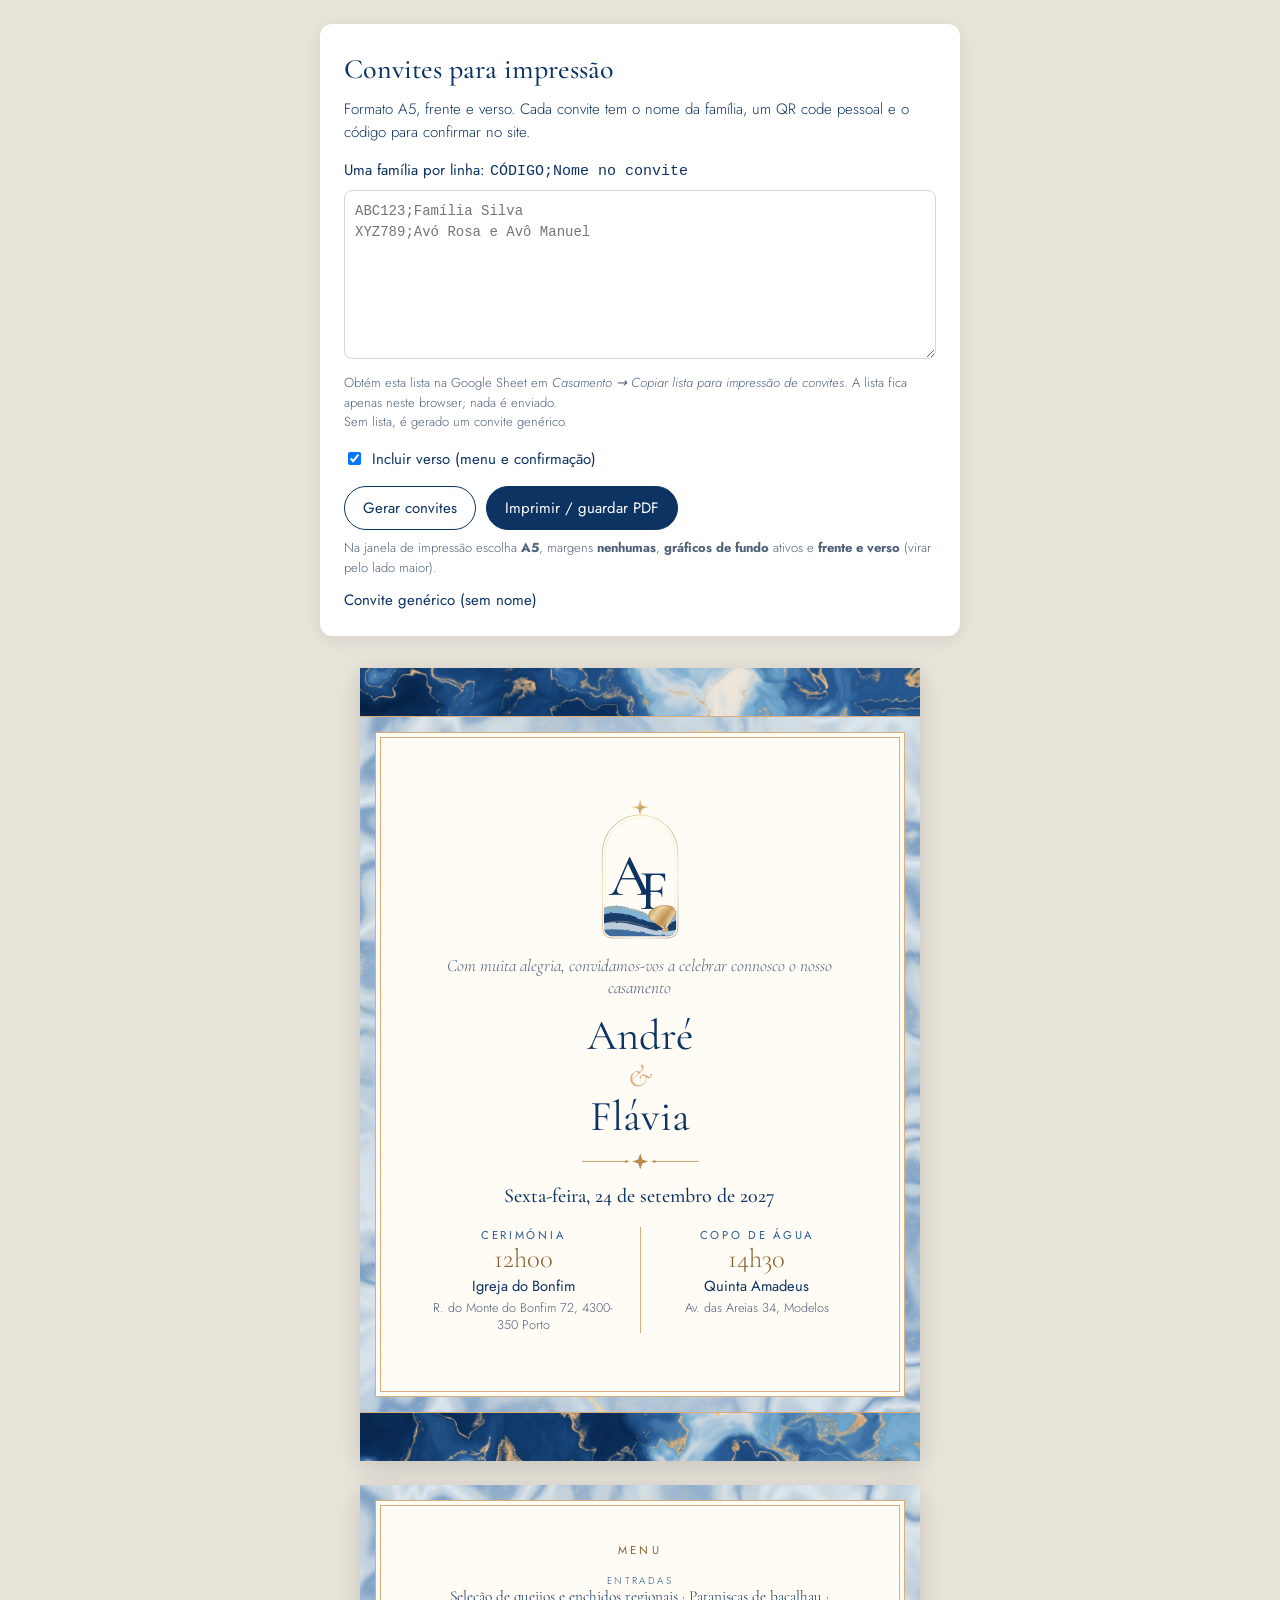
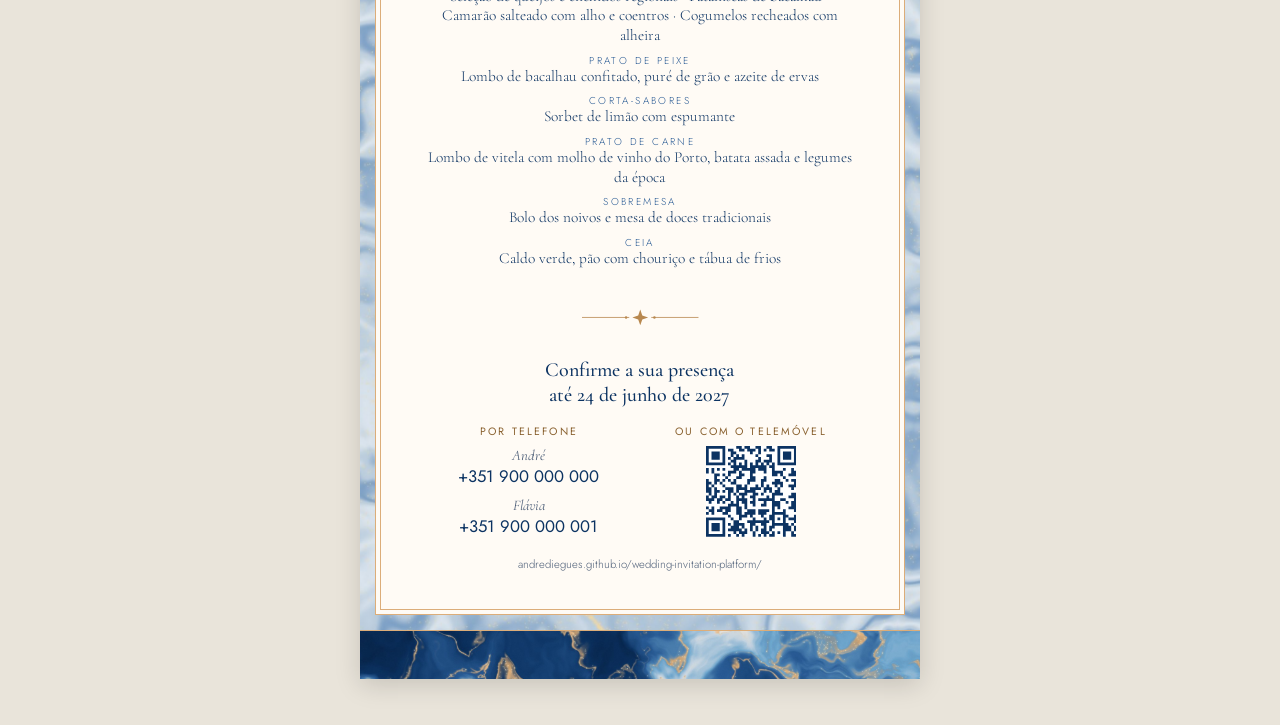
==== commit 9337a6ad: "Navy and gold theme with the arched A F monogram - Palette from the couple's reference: #0C3362 #6EA" ====
--- a/site/invite.html
+++ b/site/invite.html
@@ -5,7 +5,7 @@
   <meta name="viewport" content="width=device-width, initial-scale=1">
   <title>Convites para impressão</title>
   <meta name="robots" content="noindex">
-  <link rel="icon" href="assets/azulejo.svg" type="image/svg+xml">
+  <link rel="icon" href="assets/favicon.svg" type="image/svg+xml">
   <link rel="preconnect" href="https://fonts.googleapis.com">
   <link rel="preconnect" href="https://fonts.gstatic.com" crossorigin>
   <link href="https://fonts.googleapis.com/css2?family=Cormorant+Garamond:ital,wght@0,400;0,500;0,600;1,400;1,500&family=Jost:wght@300;400;500&display=swap" rel="stylesheet">
--- a/site/invite.css
+++ b/site/invite.css
@@ -1,10 +1,10 @@
 :root {
-  --ink: #14294b;
-  --blue: #1f4e8c;
-  --gold: #b08a3e;
-  --gold-deep: #8e6d2c;
-  --paper: #fffdf8;
-  --muted: #55657c;
+  --ink: #0c3362;
+  --blue: #2a5c95;
+  --gold: #dcad79;
+  --gold-deep: #8a6230;
+  --paper: #fffbf5;
+  --muted: #4f6079;
   --serif: "Cormorant Garamond", "Times New Roman", serif;
   --sans: "Jost", system-ui, -apple-system, "Segoe UI", sans-serif;
 }
@@ -43,22 +43,23 @@
 /* ------------------------------------------------------------------ A5 sheet */
 .sheet {
   width: 148mm; height: 210mm; flex: none;
-  background: var(--paper);
+  background: #c3d3e0 url("assets/silk.jpg") center / cover;
   position: relative; overflow: hidden;
   display: flex; flex-direction: column;
   box-shadow: 0 6px 24px rgba(0,0,0,.15);
 }
 .band {
   height: 13mm; flex: none;
-  background: url("assets/azulejo.svg") repeat-x center / 13mm 13mm;
-  border-bottom: .6mm solid var(--gold);
+  background: var(--ink) url("assets/marble.jpg") center / cover;
+  border-bottom: .5mm solid var(--gold);
 }
-.band--bottom { border-bottom: 0; border-top: .6mm solid var(--gold); }
+.band--bottom { border-bottom: 0; border-top: .5mm solid var(--gold); background-position: center 70%; }
 
 .sheet__body {
   flex: 1; display: flex; flex-direction: column; align-items: center; justify-content: center;
   text-align: center; padding: 6mm 13mm;
   margin: 4mm; border: .25mm solid var(--gold); outline: .25mm solid var(--gold); outline-offset: -1.6mm;
+  background: #fffbf5;
 }
 
 .kicker {
@@ -112,3 +113,10 @@
   .sheet { box-shadow: none; break-after: page; page-break-after: always; }
   .sheet:last-child { break-after: auto; page-break-after: auto; }
 }
+
+.mono { width: 26mm; margin-bottom: 3mm; }
+.monogram { display: block; width: 100%; height: auto; overflow: visible; }
+.sheet--front .names { margin-top: 4mm; font-size: 32pt; }
+.sheet--front .events { margin-top: 5mm; }
+.sprig-wrap { color: #b8884f; }
+.qr svg path, .qr svg rect[fill="black"] { fill: var(--ink); }
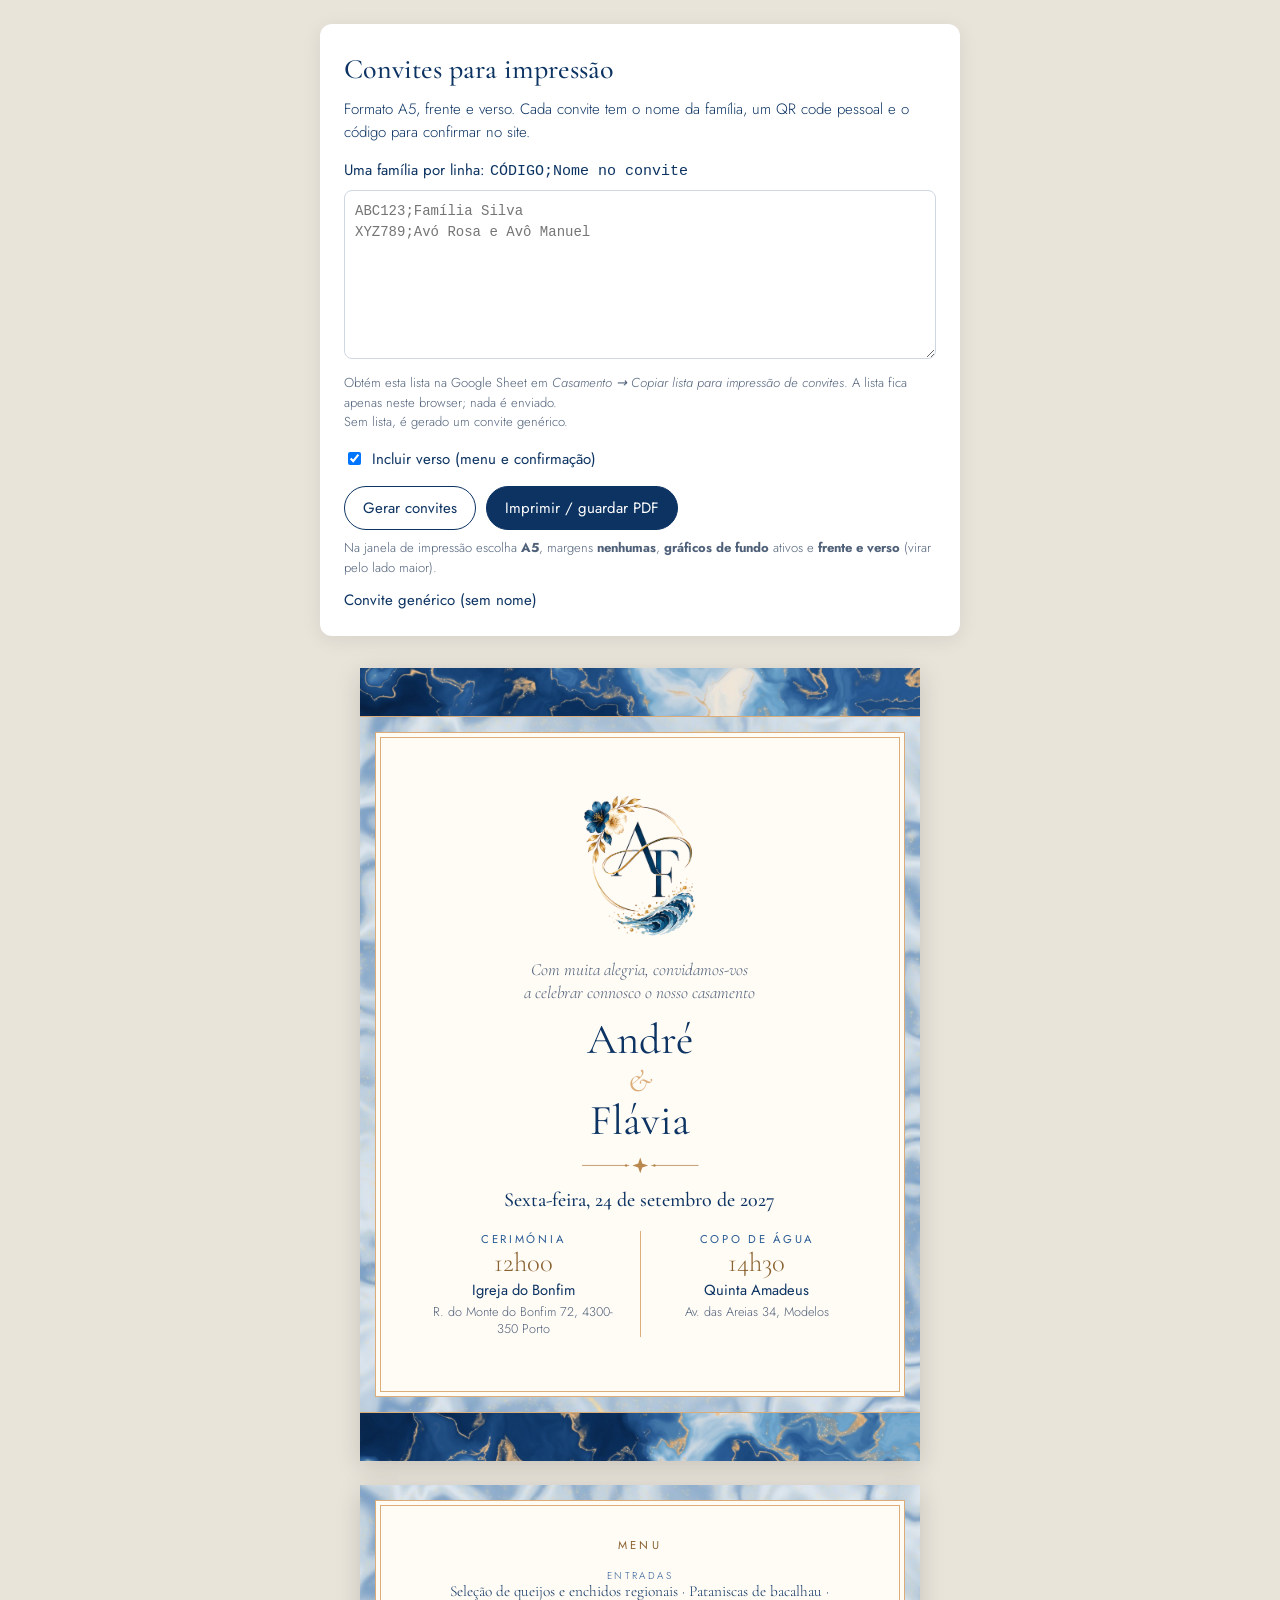
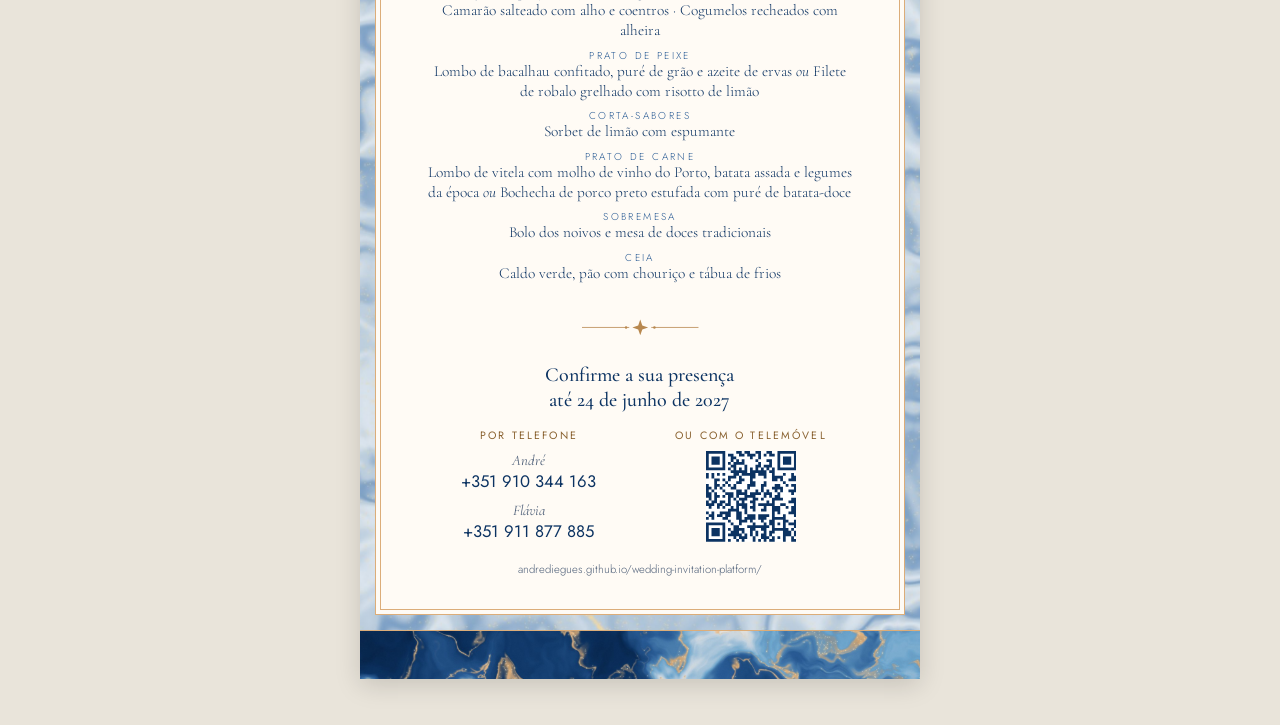
==== commit 329675f9: "Bust browser caches on every deploy Asset URLs carry ?v=dev locally; the Pages workflow stamps them " ====
--- a/site/invite.html
+++ b/site/invite.html
@@ -9,9 +9,9 @@
   <link rel="preconnect" href="https://fonts.googleapis.com">
   <link rel="preconnect" href="https://fonts.gstatic.com" crossorigin>
   <link href="https://fonts.googleapis.com/css2?family=Cormorant+Garamond:ital,wght@0,400;0,500;0,600;1,400;1,500&family=Jost:wght@300;400;500&display=swap" rel="stylesheet">
-  <link rel="stylesheet" href="invite.css">
-  <script src="config.js"></script>
-  <script type="module" src="invite.js"></script>
+  <link rel="stylesheet" href="invite.css?v=dev">
+  <script src="config.js?v=dev"></script>
+  <script type="module" src="invite.js?v=dev"></script>
 </head>
 <body>
   <aside class="panel" aria-label="Opções de impressão">
--- a/site/invite.css
+++ b/site/invite.css
@@ -114,7 +114,7 @@
   .sheet:last-child { break-after: auto; page-break-after: auto; }
 }
 
-.mono { width: 26mm; margin-bottom: 3mm; }
+.mono { width: 32mm; margin-bottom: 2mm; }
 .monogram { display: block; width: 100%; height: auto; overflow: visible; }
 .sheet--front .names { margin-top: 4mm; font-size: 32pt; }
 .sheet--front .events { margin-top: 5mm; }
